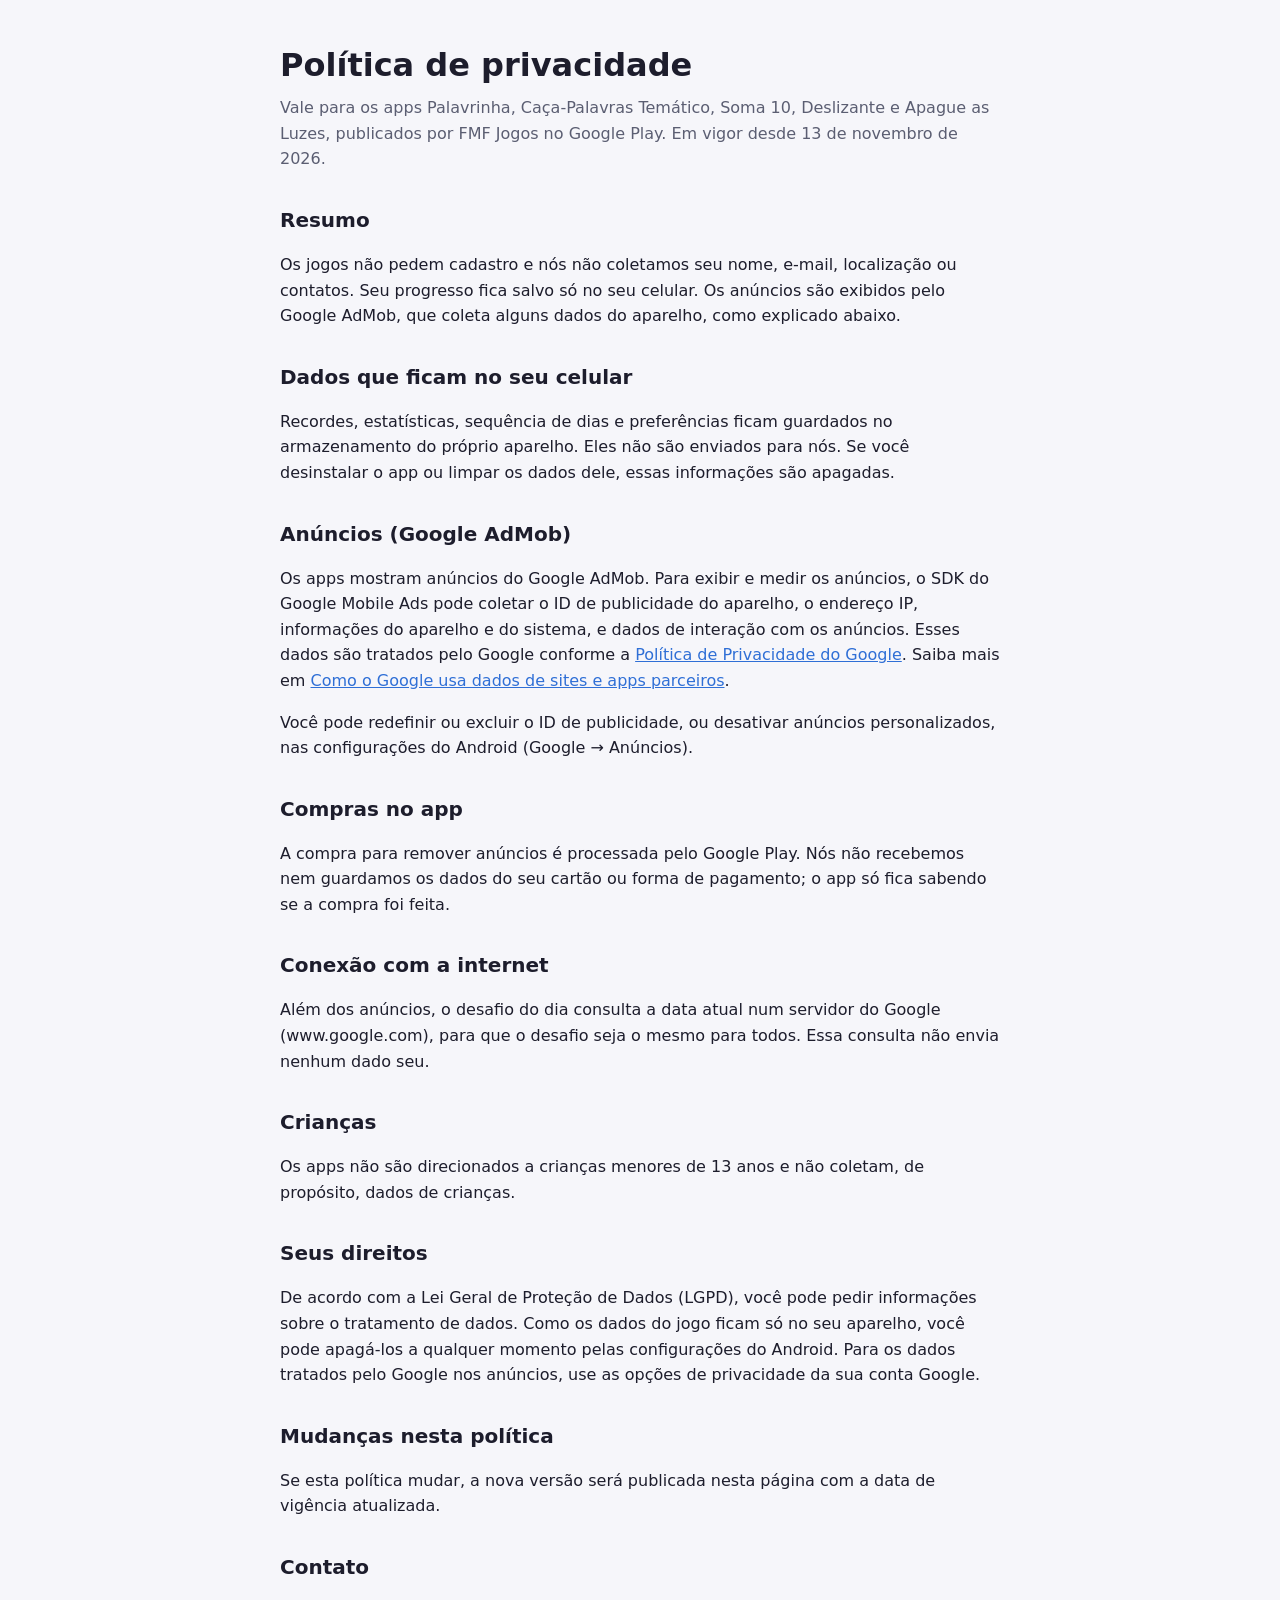
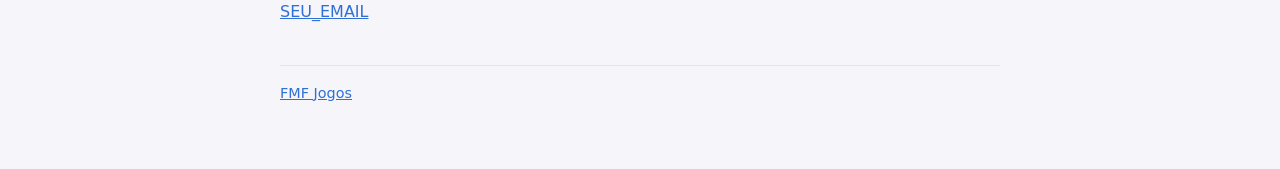
==== privacidade.html @ 8549f30d "Add files via upload" ====
<!DOCTYPE html>
<html lang="pt-BR">
<head>
<meta charset="utf-8">
<meta name="viewport" content="width=device-width, initial-scale=1">
<title>Política de privacidade · FMF Jogos</title>
<link rel="stylesheet" href="estilo.css">
</head>
<body>
<main>
<h1>Política de privacidade</h1>
<p class="sub">Vale para os apps Palavrinha, Caça-Palavras Temático, Soma 10, Deslizante e Apague as Luzes, publicados por FMF Jogos no Google Play. Em vigor desde 13 de novembro de 2026.</p>

<h2>Resumo</h2>
<p>Os jogos não pedem cadastro e nós não coletamos seu nome, e-mail, localização ou contatos. Seu progresso fica salvo só no seu celular. Os anúncios são exibidos pelo Google AdMob, que coleta alguns dados do aparelho, como explicado abaixo.</p>

<h2>Dados que ficam no seu celular</h2>
<p>Recordes, estatísticas, sequência de dias e preferências ficam guardados no armazenamento do próprio aparelho. Eles não são enviados para nós. Se você desinstalar o app ou limpar os dados dele, essas informações são apagadas.</p>

<h2>Anúncios (Google AdMob)</h2>
<p>Os apps mostram anúncios do Google AdMob. Para exibir e medir os anúncios, o SDK do Google Mobile Ads pode coletar o ID de publicidade do aparelho, o endereço IP, informações do aparelho e do sistema, e dados de interação com os anúncios. Esses dados são tratados pelo Google conforme a <a href="https://policies.google.com/privacy">Política de Privacidade do Google</a>. Saiba mais em <a href="https://policies.google.com/technologies/partner-sites">Como o Google usa dados de sites e apps parceiros</a>.</p>
<p>Você pode redefinir ou excluir o ID de publicidade, ou desativar anúncios personalizados, nas configurações do Android (Google → Anúncios).</p>

<h2>Compras no app</h2>
<p>A compra para remover anúncios é processada pelo Google Play. Nós não recebemos nem guardamos os dados do seu cartão ou forma de pagamento; o app só fica sabendo se a compra foi feita.</p>

<h2>Conexão com a internet</h2>
<p>Além dos anúncios, o desafio do dia consulta a data atual num servidor do Google (www.google.com), para que o desafio seja o mesmo para todos. Essa consulta não envia nenhum dado seu.</p>

<h2>Crianças</h2>
<p>Os apps não são direcionados a crianças menores de 13 anos e não coletam, de propósito, dados de crianças.</p>

<h2>Seus direitos</h2>
<p>De acordo com a Lei Geral de Proteção de Dados (LGPD), você pode pedir informações sobre o tratamento de dados. Como os dados do jogo ficam só no seu aparelho, você pode apagá-los a qualquer momento pelas configurações do Android. Para os dados tratados pelo Google nos anúncios, use as opções de privacidade da sua conta Google.</p>

<h2>Mudanças nesta política</h2>
<p>Se esta política mudar, a nova versão será publicada nesta página com a data de vigência atualizada.</p>

<h2>Contato</h2>
<p><a href="mailto:SEU_EMAIL">SEU_EMAIL</a></p>

<footer><a href="index.html">FMF Jogos</a></footer>
</main>
</body>
</html>
---- estilo.css ----
:root{--fundo:#f6f6fa;--cartao:#fff;--texto:#1d1d2c;--suave:#5b5e72;--borda:#e3e3ec;--link:#2f6fd6}
@media (prefers-color-scheme:dark){:root{--fundo:#14142b;--cartao:#1d1f38;--texto:#ececf4;--suave:#a6a9c2;--borda:#2e3152;--link:#7fb0ff}}
*{box-sizing:border-box}
body{margin:0;font-family:system-ui,-apple-system,"Segoe UI",Roboto,sans-serif;background:var(--fundo);color:var(--texto);line-height:1.6}
main{max-width:760px;margin:0 auto;padding:40px 20px 64px}
h1{font-size:2rem;margin:0 0 4px}
h2{font-size:1.25rem;margin:32px 0 8px}
p,li{color:var(--texto)}
.sub{color:var(--suave);margin:0 0 28px}
a{color:var(--link)}
.jogos{display:grid;gap:12px;padding:0;margin:0;list-style:none}
.jogo{display:flex;gap:16px;align-items:center;background:var(--cartao);border:1px solid var(--borda);border-radius:16px;padding:14px}
.jogo img{width:64px;height:64px;border-radius:14px;flex:none}
.jogo strong{display:block;font-size:1.05rem}
.jogo span{color:var(--suave);font-size:.95rem}
footer{margin-top:40px;padding-top:16px;border-top:1px solid var(--borda);color:var(--suave);font-size:.9rem}
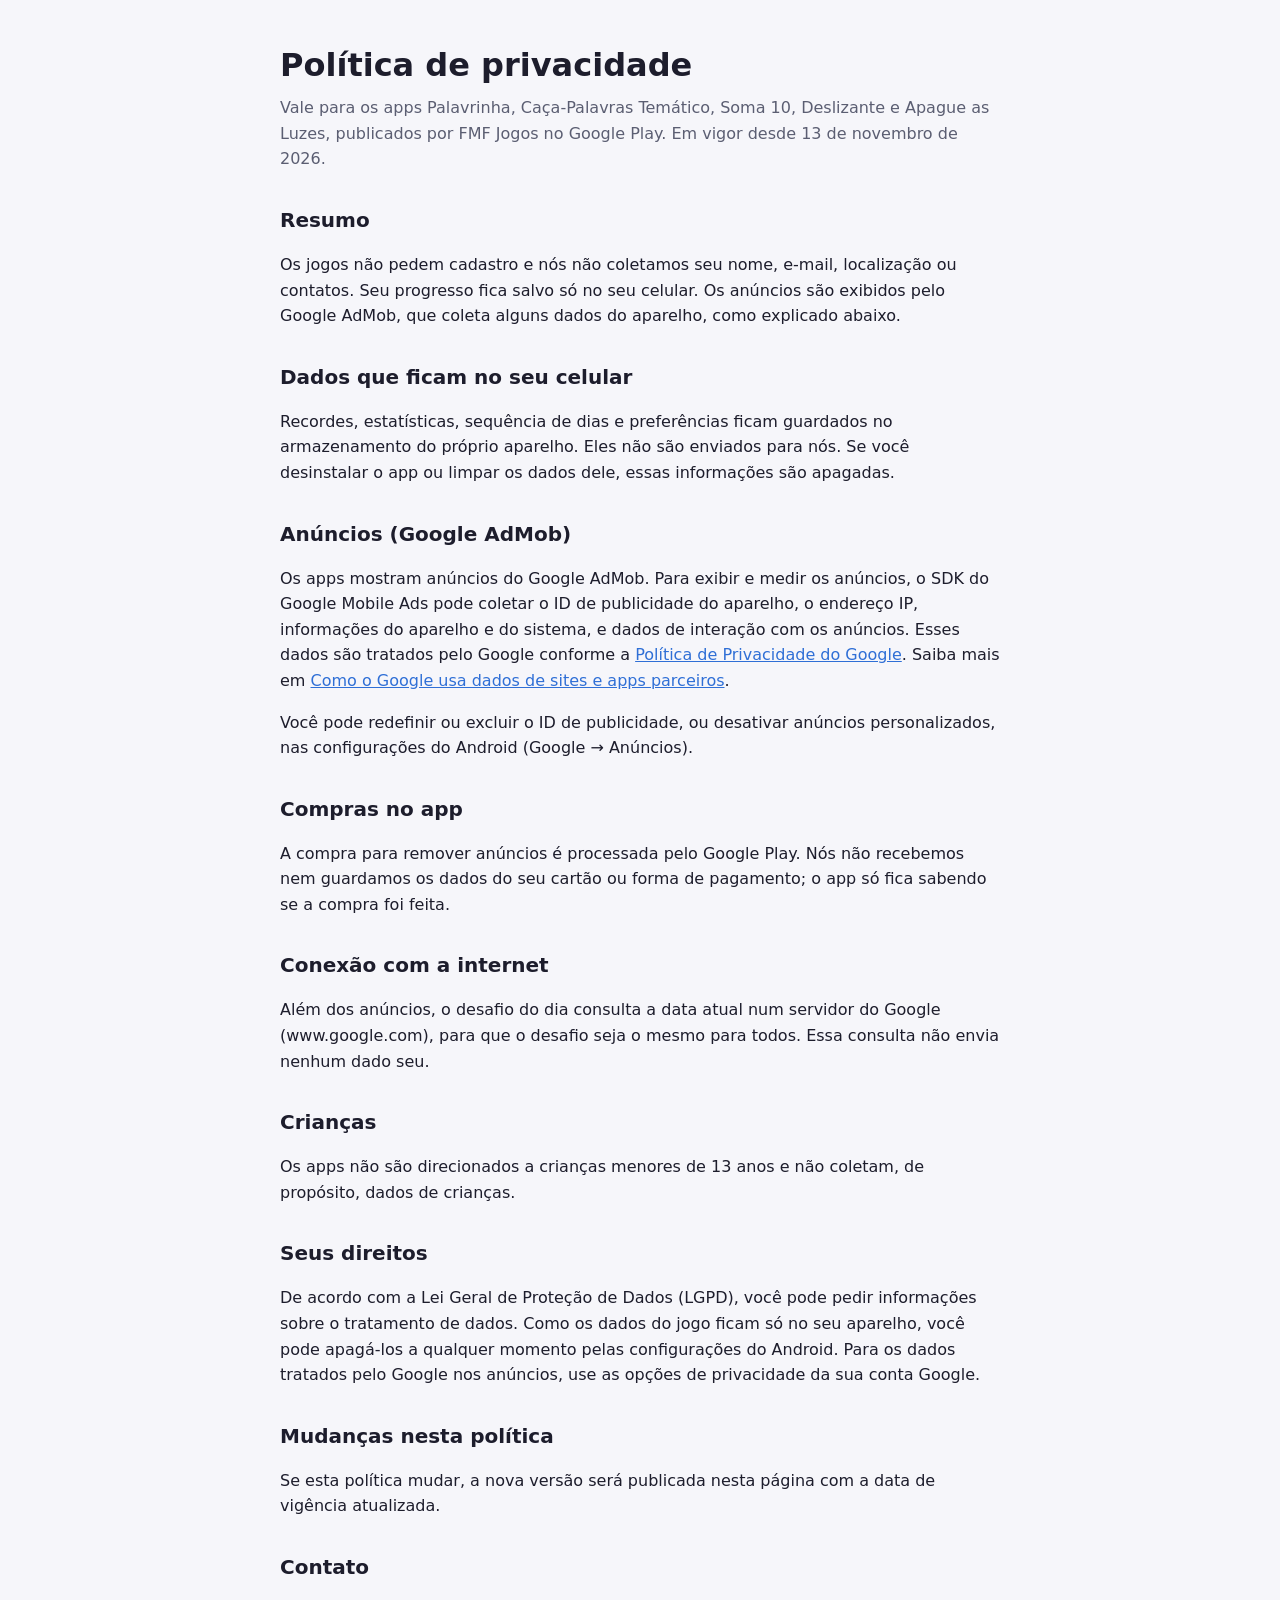
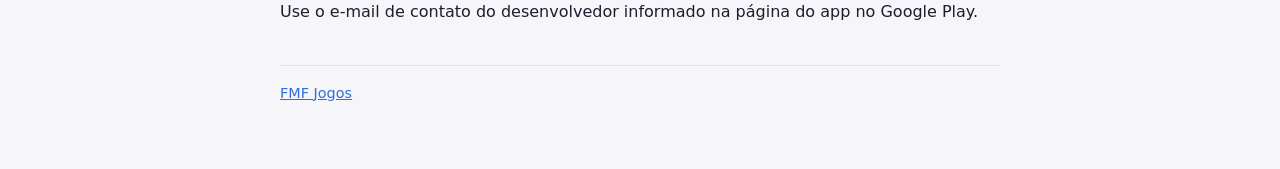
==== commit b3d40875: "Add files via upload" ====
--- a/privacidade.html
+++ b/privacidade.html
@@ -37,7 +37,7 @@
 <p>Se esta política mudar, a nova versão será publicada nesta página com a data de vigência atualizada.</p>
 
 <h2>Contato</h2>
-<p><a href="mailto:SEU_EMAIL">SEU_EMAIL</a></p>
+<p>Use o e-mail de contato do desenvolvedor informado na página do app no Google Play.</p>
 
 <footer><a href="index.html">FMF Jogos</a></footer>
 </main>
